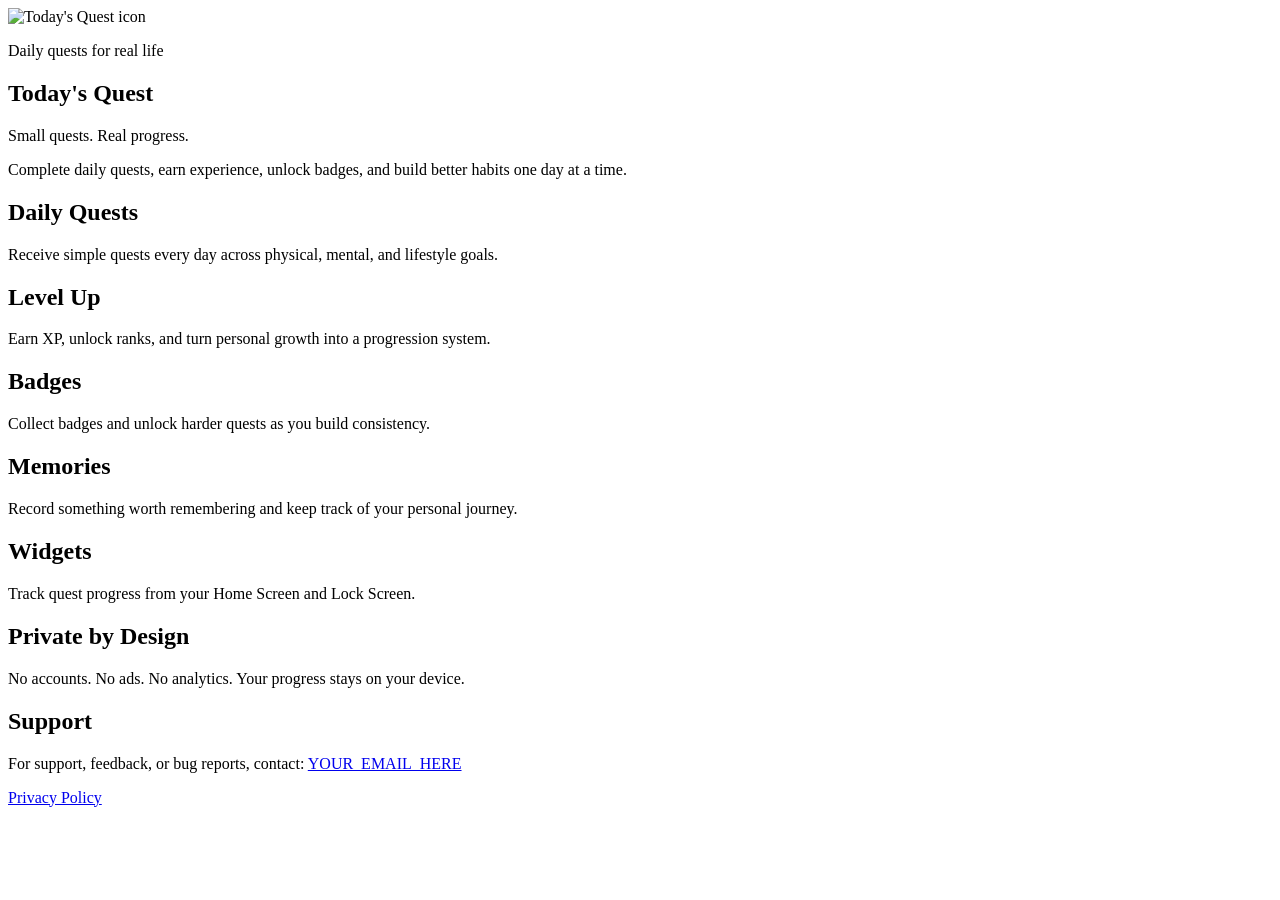
==== index.html @ 5b1bc150 "Add initial HTML structure for Today's Quest" ====
<!doctype html>
<html lang="en">
<head>
  <meta charset="utf-8">
  <meta name="viewport" content="width=device-width, initial-scale=1">
  <title>Today's Quest</title>
  <link rel="stylesheet" href="styles.css">
</head>

<body>
  <main class="page">
    <section class="hero">
      <img class="icon" src="icon.png" alt="Today's Quest icon">

      <p class="eyebrow">Daily quests for real life</p>

      <h1>Today's Quest</h1>

      <p class="subtitle">
        Small quests. Real progress.
      </p>

      <p class="description">
        Complete daily quests, earn experience, unlock badges,
        and build better habits one day at a time.
      </p>
    </section>

    <section class="grid">
      <article class="card">
        <h2>Daily Quests</h2>
        <p>Receive simple quests every day across physical, mental, and lifestyle goals.</p>
      </article>

      <article class="card">
        <h2>Level Up</h2>
        <p>Earn XP, unlock ranks, and turn personal growth into a progression system.</p>
      </article>

      <article class="card">
        <h2>Badges</h2>
        <p>Collect badges and unlock harder quests as you build consistency.</p>
      </article>

      <article class="card">
        <h2>Memories</h2>
        <p>Record something worth remembering and keep track of your personal journey.</p>
      </article>

      <article class="card">
        <h2>Widgets</h2>
        <p>Track quest progress from your Home Screen and Lock Screen.</p>
      </article>

      <article class="card">
        <h2>Private by Design</h2>
        <p>No accounts. No ads. No analytics. Your progress stays on your device.</p>
      </article>
    </section>

    <section class="support">
      <h2>Support</h2>

      <p>
        For support, feedback, or bug reports, contact:
        <a href="mailto:YOUR_EMAIL_HERE">YOUR_EMAIL_HERE</a>
      </p>

      <p>
        <a href="privacy.html">Privacy Policy</a>
      </p>
    </section>
  </main>
</body>
</html>
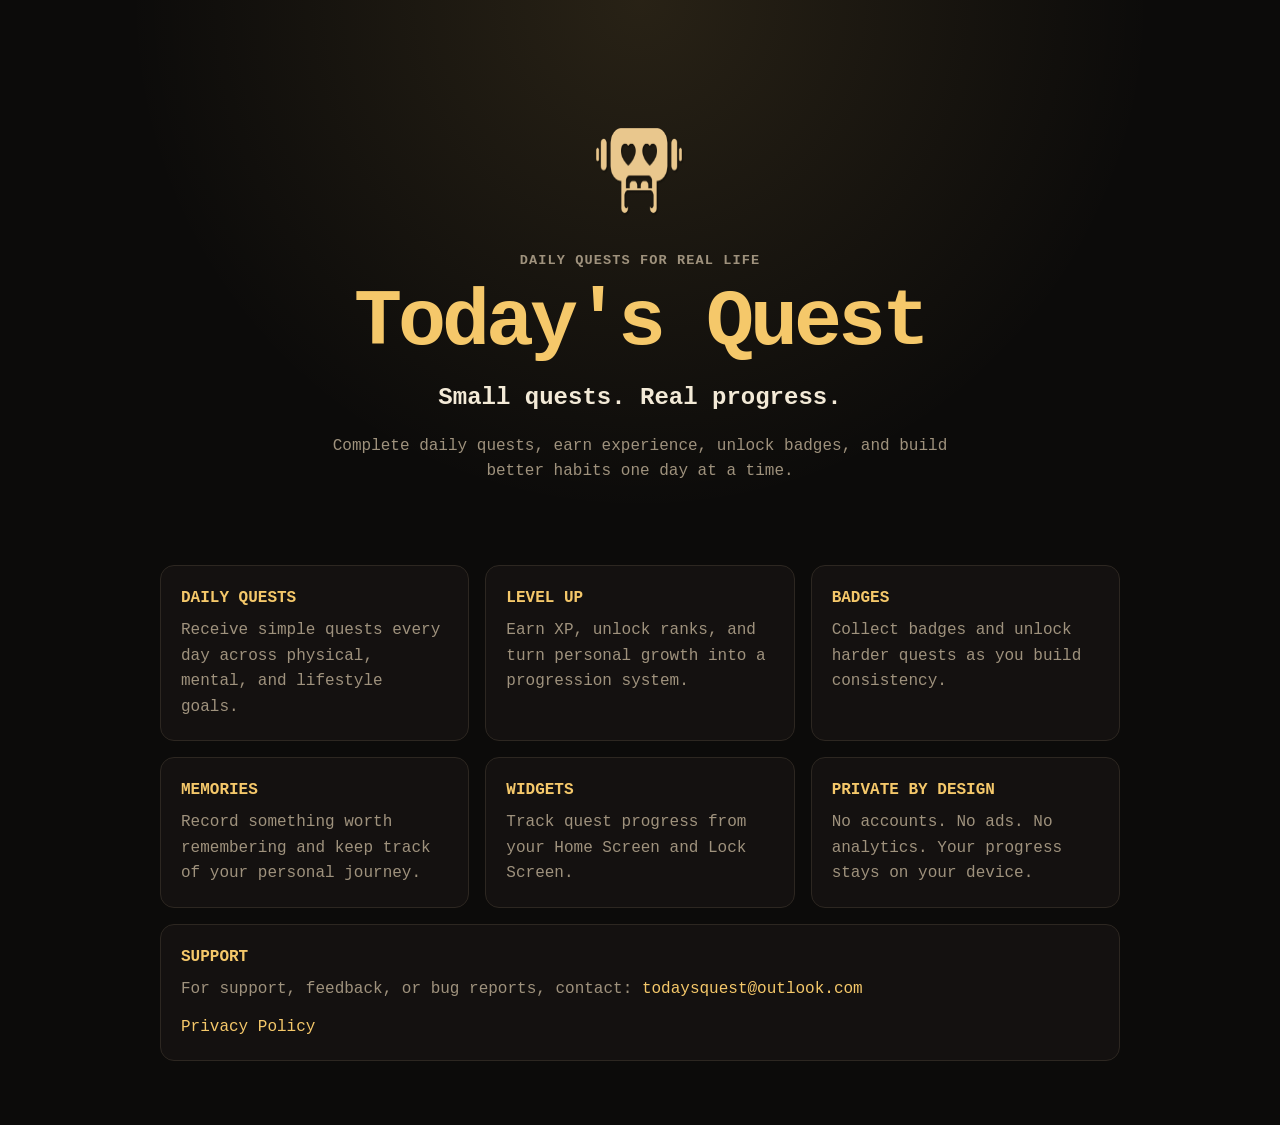
==== commit 8fcdec1c: "Update support email address in index.html" ====
--- a/index.html
+++ b/index.html
@@ -63,7 +63,7 @@
 
       <p>
         For support, feedback, or bug reports, contact:
-        <a href="mailto:YOUR_EMAIL_HERE">YOUR_EMAIL_HERE</a>
+        <a href="mailto:YOUR_EMAIL_HERE">todaysquest@outlook.com</a>
       </p>
 
       <p>
--- a/styles.css
+++ b/styles.css
@@ -0,0 +1,161 @@
+:root {
+  --background: #0c0b0a;
+  --surface: #171412;
+  --surface-border: #2d2721;
+  --text: #f3ead7;
+  --muted: #9f927d;
+  --accent: #f5c86a;
+  --red: #9d3b35;
+}
+
+* {
+  box-sizing: border-box;
+}
+
+body {
+  margin: 0;
+  background:
+    radial-gradient(circle at top, rgba(245, 200, 106, 0.12), transparent 32rem),
+    var(--background);
+  color: var(--text);
+  font-family: "Courier New", Courier, monospace;
+  line-height: 1.6;
+}
+
+a {
+  color: var(--accent);
+  text-decoration: none;
+}
+
+a:hover {
+  text-decoration: underline;
+}
+
+.page {
+  width: min(100% - 2rem, 960px);
+  margin: 0 auto;
+  padding: 4rem 0;
+}
+
+.narrow {
+  width: min(100% - 2rem, 720px);
+}
+
+.hero {
+  padding: 4rem 0 3rem;
+  text-align: center;
+}
+
+.hero.small {
+  padding-bottom: 2rem;
+}
+
+.icon {
+  width: 88px;
+  height: 88px;
+  margin-bottom: 1.5rem;
+  image-rendering: auto;
+}
+
+.eyebrow {
+  margin: 0 0 0.75rem;
+  color: var(--muted);
+  font-size: 0.85rem;
+  font-weight: 700;
+  letter-spacing: 0.08em;
+  text-transform: uppercase;
+}
+
+h1 {
+  margin: 0;
+  color: var(--accent);
+  font-size: clamp(2.4rem, 8vw, 5rem);
+  line-height: 1;
+  letter-spacing: -0.05em;
+}
+
+.subtitle {
+  margin: 1rem 0 0;
+  color: var(--text);
+  font-size: clamp(1.1rem, 3vw, 1.5rem);
+  font-weight: 700;
+}
+
+.description {
+  max-width: 620px;
+  margin: 1rem auto 0;
+  color: var(--muted);
+  font-size: 1rem;
+}
+
+.grid {
+  display: grid;
+  grid-template-columns: repeat(3, 1fr);
+  gap: 1rem;
+  margin-top: 2rem;
+}
+
+.card,
+.support,
+.policy {
+  background: rgba(23, 20, 18, 0.78);
+  border: 1px solid var(--surface-border);
+  border-radius: 14px;
+  padding: 1.25rem;
+}
+
+.card h2,
+.support h2,
+.policy h2 {
+  margin: 0 0 0.4rem;
+  color: var(--accent);
+  font-size: 1rem;
+  text-transform: uppercase;
+}
+
+.card p,
+.support p,
+.policy p {
+  margin: 0;
+  color: var(--muted);
+}
+
+.policy h2 {
+  margin-top: 1.5rem;
+}
+
+.policy h2:first-child {
+  margin-top: 0;
+}
+
+.policy p + p {
+  margin-top: 1rem;
+}
+
+.support {
+  margin-top: 1rem;
+}
+
+.support p + p {
+  margin-top: 0.75rem;
+}
+
+@media (max-width: 760px) {
+  .page {
+    padding: 2rem 0;
+  }
+
+  .hero {
+    padding: 3rem 0 2rem;
+  }
+
+  .grid {
+    grid-template-columns: 1fr;
+  }
+
+  .card,
+  .support,
+  .policy {
+    border-radius: 10px;
+  }
+}
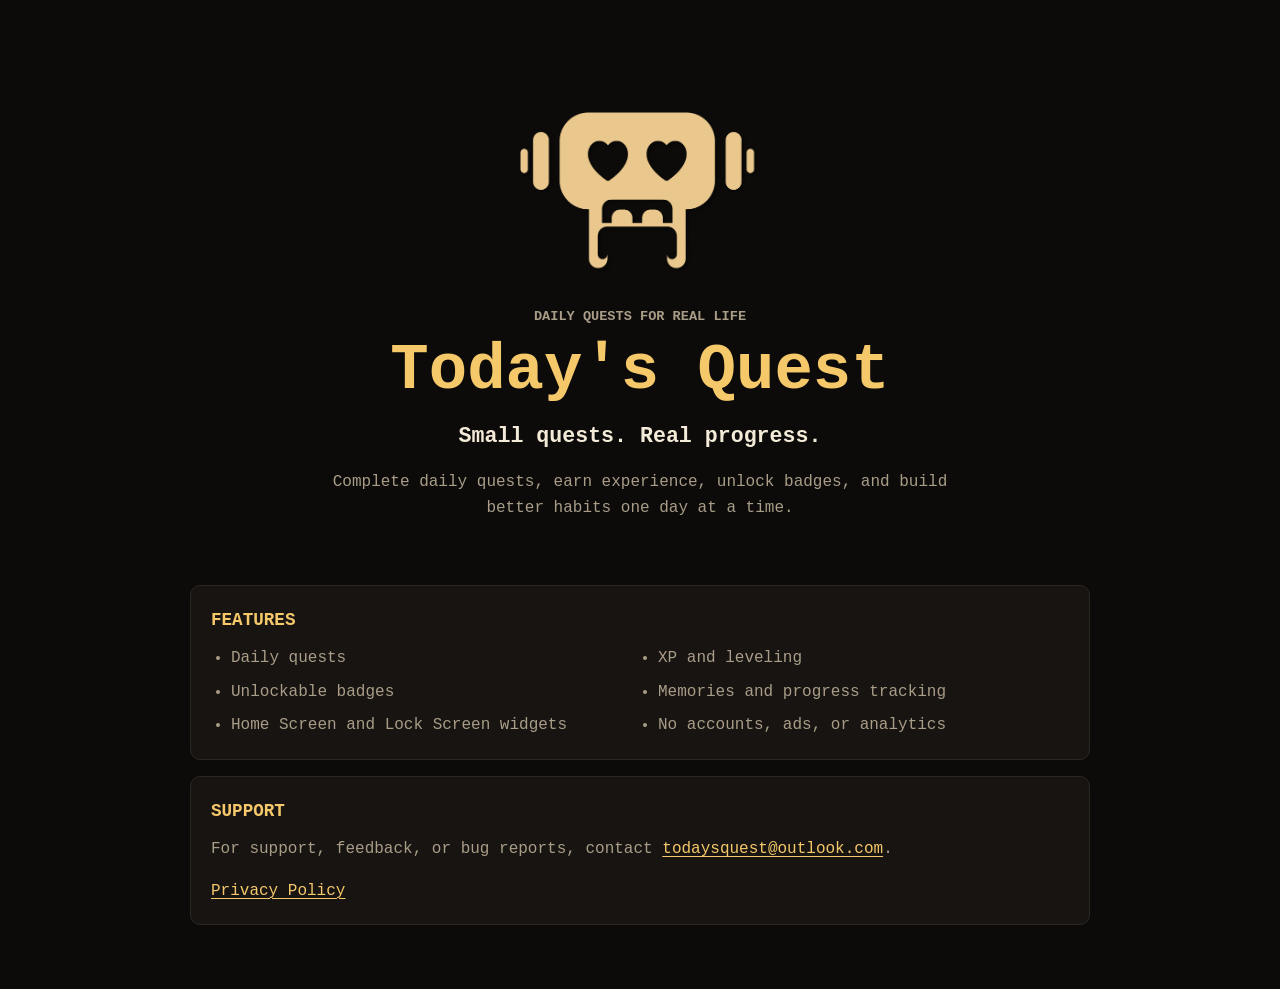
==== commit a14255eb: "visual changes" ====
--- a/index.html
+++ b/index.html
@@ -3,7 +3,10 @@
 <head>
   <meta charset="utf-8">
   <meta name="viewport" content="width=device-width, initial-scale=1">
+  <meta name="description" content="Today's Quest is a private iPhone app for daily quests, XP, badges, and habit-building progress.">
   <title>Today's Quest</title>
+  <link rel="icon" href="icon.png">
+  <link rel="apple-touch-icon" href="icon.png">
   <link rel="stylesheet" href="styles.css">
 </head>
 
@@ -13,59 +16,34 @@
       <img class="icon" src="icon.png" alt="Today's Quest icon">
 
       <p class="eyebrow">Daily quests for real life</p>
-
       <h1>Today's Quest</h1>
 
-      <p class="subtitle">
-        Small quests. Real progress.
-      </p>
+      <p class="tagline">Small quests. Real progress.</p>
 
       <p class="description">
-        Complete daily quests, earn experience, unlock badges,
-        and build better habits one day at a time.
+        Complete daily quests, earn experience, unlock badges, and build better
+        habits one day at a time.
       </p>
     </section>
 
-    <section class="grid">
-      <article class="card">
-        <h2>Daily Quests</h2>
-        <p>Receive simple quests every day across physical, mental, and lifestyle goals.</p>
-      </article>
-
-      <article class="card">
-        <h2>Level Up</h2>
-        <p>Earn XP, unlock ranks, and turn personal growth into a progression system.</p>
-      </article>
-
-      <article class="card">
-        <h2>Badges</h2>
-        <p>Collect badges and unlock harder quests as you build consistency.</p>
-      </article>
-
-      <article class="card">
-        <h2>Memories</h2>
-        <p>Record something worth remembering and keep track of your personal journey.</p>
-      </article>
-
-      <article class="card">
-        <h2>Widgets</h2>
-        <p>Track quest progress from your Home Screen and Lock Screen.</p>
-      </article>
-
-      <article class="card">
-        <h2>Private by Design</h2>
-        <p>No accounts. No ads. No analytics. Your progress stays on your device.</p>
-      </article>
+    <section class="panel">
+      <h2>Features</h2>
+      <ul class="feature-list">
+        <li>Daily quests</li>
+        <li>XP and leveling</li>
+        <li>Unlockable badges</li>
+        <li>Memories and progress tracking</li>
+        <li>Home Screen and Lock Screen widgets</li>
+        <li>No accounts, ads, or analytics</li>
+      </ul>
     </section>
 
-    <section class="support">
+    <section class="panel">
       <h2>Support</h2>
-
       <p>
-        For support, feedback, or bug reports, contact:
-        <a href="mailto:YOUR_EMAIL_HERE">todaysquest@outlook.com</a>
+        For support, feedback, or bug reports, contact
+        <a href="mailto:todaysquest@outlook.com">todaysquest@outlook.com</a>.
       </p>
-
       <p>
         <a href="privacy.html">Privacy Policy</a>
       </p>
--- a/styles.css
+++ b/styles.css
@@ -1,11 +1,10 @@
 :root {
   --background: #0c0b0a;
   --surface: #171412;
-  --surface-border: #2d2721;
+  --border: #2d2721;
   --text: #f3ead7;
-  --muted: #9f927d;
+  --muted: #a99d88;
   --accent: #f5c86a;
-  --red: #9d3b35;
 }
 
 * {
@@ -14,9 +13,7 @@
 
 body {
   margin: 0;
-  background:
-    radial-gradient(circle at top, rgba(245, 200, 106, 0.12), transparent 32rem),
-    var(--background);
+  background: var(--background);
   color: var(--text);
   font-family: "Courier New", Courier, monospace;
   line-height: 1.6;
@@ -24,15 +21,12 @@
 
 a {
   color: var(--accent);
-  text-decoration: none;
-}
-
-a:hover {
-  text-decoration: underline;
+  text-decoration-thickness: 1px;
+  text-underline-offset: 0.2em;
 }
 
 .page {
-  width: min(100% - 2rem, 960px);
+  width: min(100% - 2rem, 900px);
   margin: 0 auto;
   padding: 4rem 0;
 }
@@ -42,7 +36,7 @@
 }
 
 .hero {
-  padding: 4rem 0 3rem;
+  padding: 3rem 0;
   text-align: center;
 }
 
@@ -51,10 +45,10 @@
 }
 
 .icon {
-  width: 88px;
-  height: 88px;
-  margin-bottom: 1.5rem;
-  image-rendering: auto;
+  display: block;
+  width: min(240px, 80%);
+  height: auto;
+  margin: 0 auto 2rem;
 }
 
 .eyebrow {
@@ -62,61 +56,64 @@
   color: var(--muted);
   font-size: 0.85rem;
   font-weight: 700;
-  letter-spacing: 0.08em;
   text-transform: uppercase;
 }
 
-h1 {
-  margin: 0;
-  color: var(--accent);
-  font-size: clamp(2.4rem, 8vw, 5rem);
-  line-height: 1;
-  letter-spacing: -0.05em;
+h1,
+h2,
+p {
+  margin-top: 0;
 }
 
-.subtitle {
-  margin: 1rem 0 0;
+h1 {
+  margin-bottom: 1rem;
+  color: var(--accent);
+  font-size: 4rem;
+  line-height: 1;
+}
+
+h2 {
+  margin-bottom: 0.75rem;
+  color: var(--accent);
+  font-size: 1.1rem;
+  text-transform: uppercase;
+}
+
+.tagline {
+  margin-bottom: 1rem;
   color: var(--text);
-  font-size: clamp(1.1rem, 3vw, 1.5rem);
+  font-size: 1.35rem;
   font-weight: 700;
 }
 
 .description {
   max-width: 620px;
-  margin: 1rem auto 0;
+  margin: 0 auto;
   color: var(--muted);
-  font-size: 1rem;
 }
 
-.grid {
-  display: grid;
-  grid-template-columns: repeat(3, 1fr);
-  gap: 1rem;
-  margin-top: 2rem;
-}
-
-.card,
-.support,
-.policy {
-  background: rgba(23, 20, 18, 0.78);
-  border: 1px solid var(--surface-border);
-  border-radius: 14px;
+.panel {
+  margin-top: 1rem;
+  border: 1px solid var(--border);
+  border-radius: 10px;
+  background: var(--surface);
   padding: 1.25rem;
 }
 
-.card h2,
-.support h2,
-.policy h2 {
-  margin: 0 0 0.4rem;
-  color: var(--accent);
-  font-size: 1rem;
-  text-transform: uppercase;
+.panel p {
+  color: var(--muted);
 }
 
-.card p,
-.support p,
-.policy p {
+.panel p:last-child {
+  margin-bottom: 0;
+}
+
+.feature-list {
+  display: grid;
+  grid-template-columns: repeat(2, minmax(0, 1fr));
+  gap: 0.5rem 1rem;
   margin: 0;
+  padding-left: 1.25rem;
   color: var(--muted);
 }
 
@@ -128,34 +125,24 @@
   margin-top: 0;
 }
 
-.policy p + p {
-  margin-top: 1rem;
-}
-
-.support {
-  margin-top: 1rem;
-}
-
-.support p + p {
-  margin-top: 0.75rem;
-}
-
-@media (max-width: 760px) {
+@media (max-width: 640px) {
   .page {
     padding: 2rem 0;
   }
 
   .hero {
-    padding: 3rem 0 2rem;
+    padding: 2rem 0;
   }
 
-  .grid {
+  h1 {
+    font-size: 2.7rem;
+  }
+
+  .tagline {
+    font-size: 1.1rem;
+  }
+
+  .feature-list {
     grid-template-columns: 1fr;
   }
-
-  .card,
-  .support,
-  .policy {
-    border-radius: 10px;
-  }
 }
